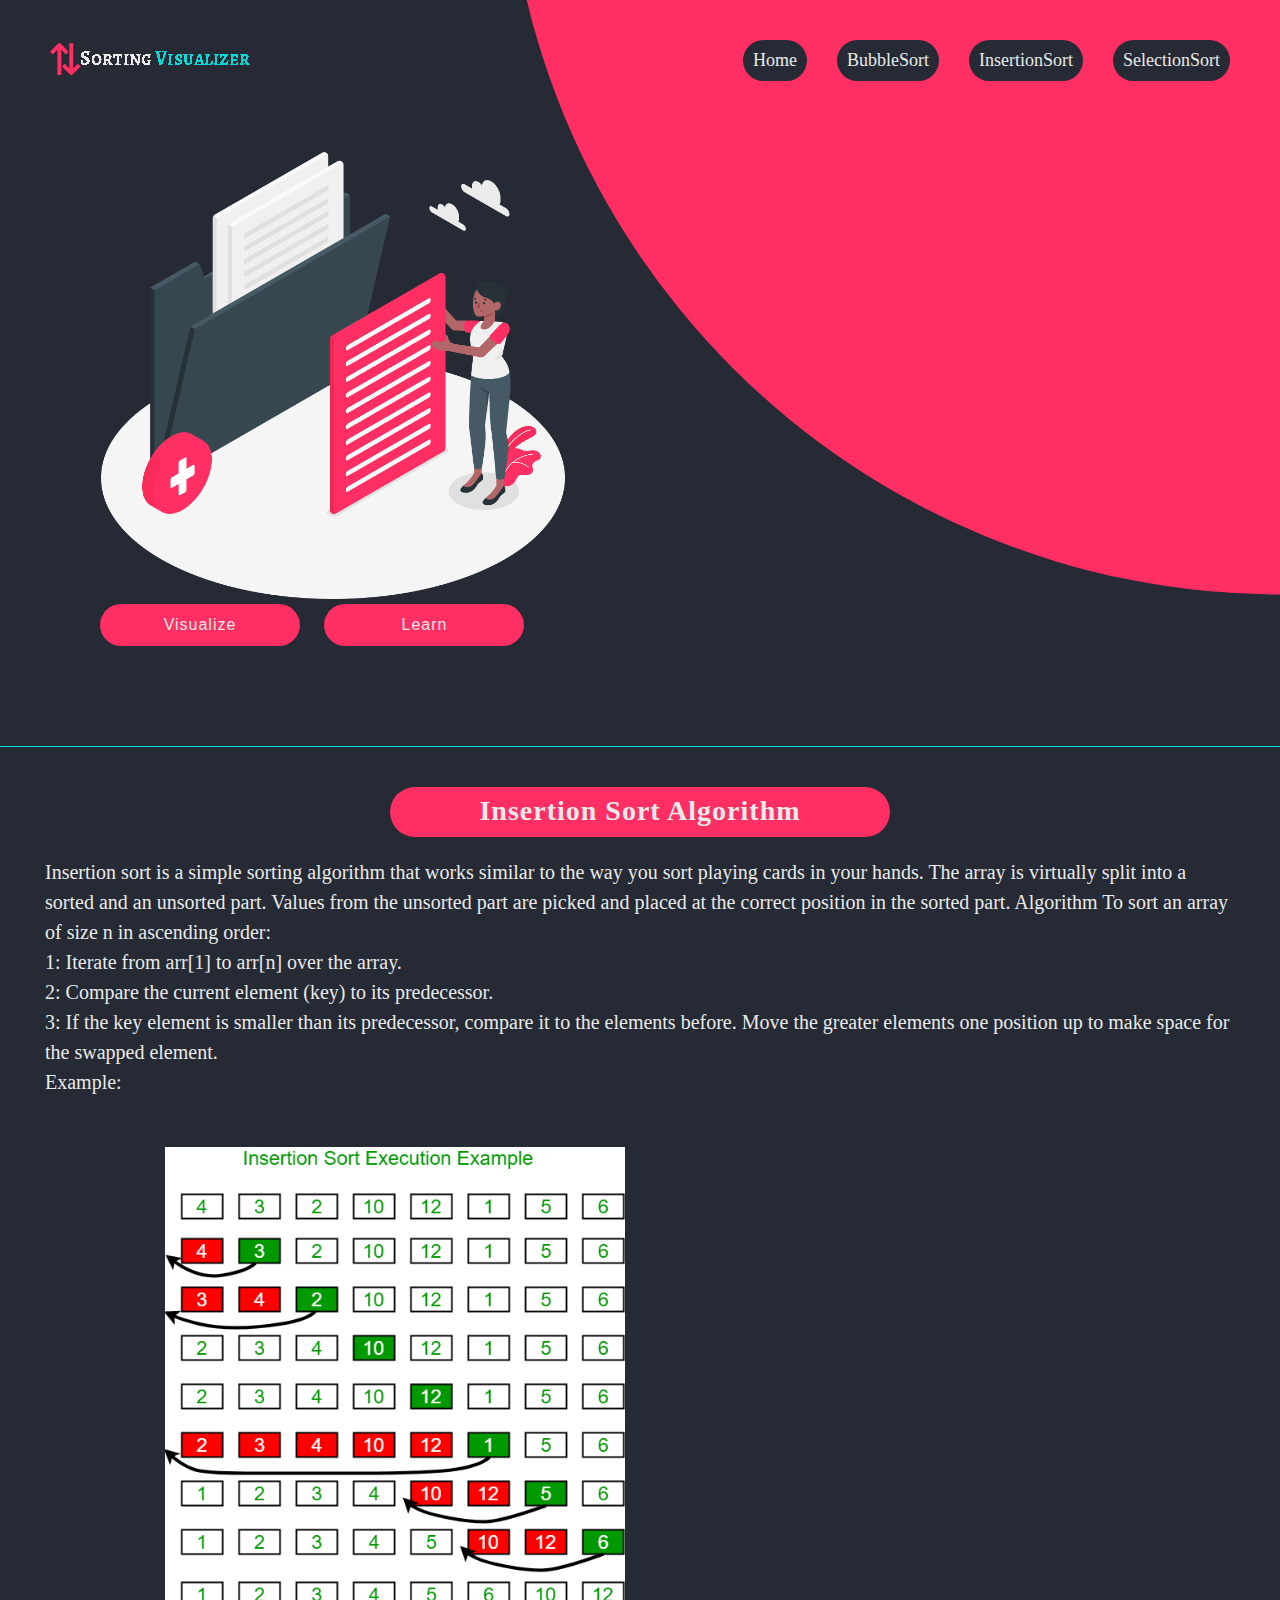
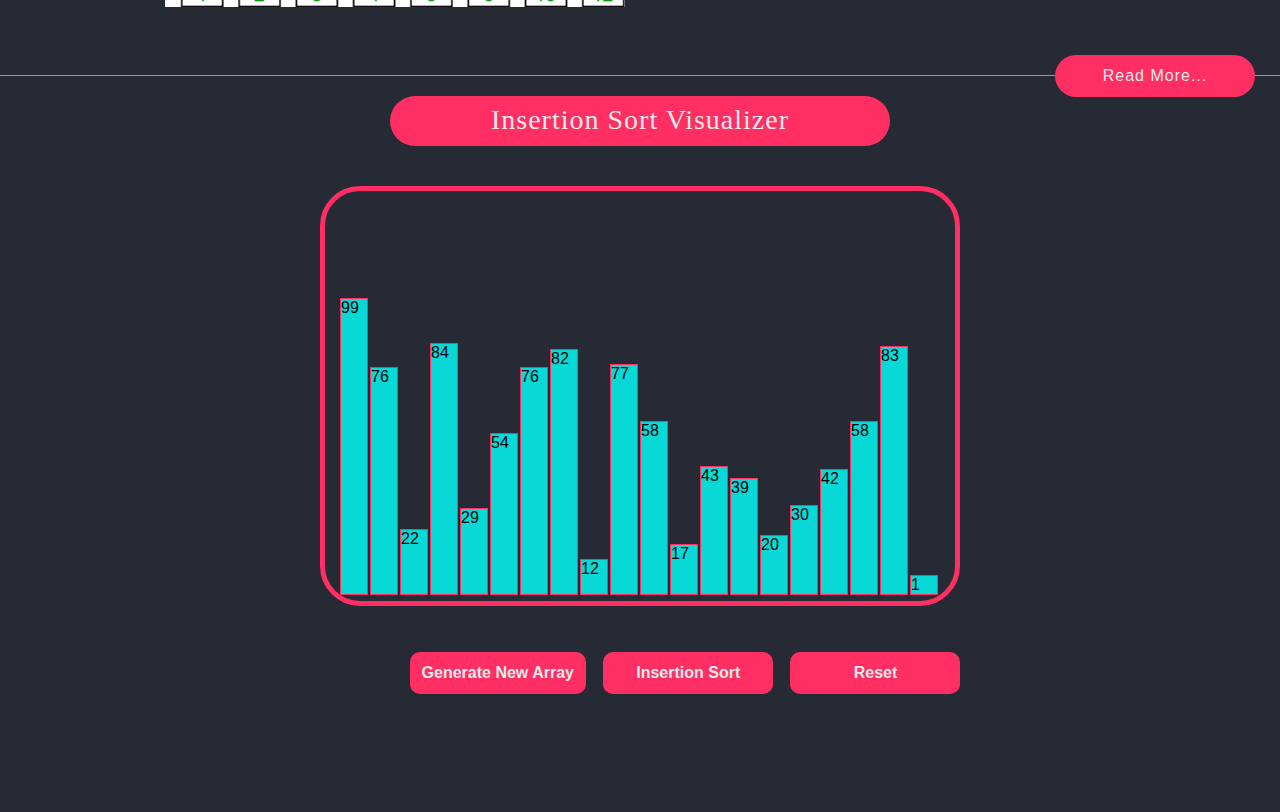
==== insertionsort.html @ effbab73 "Add files via upload" ====
<!DOCTYPE html>
<html lang="en">

<head>
  <meta charset="UTF-8" />

  <title>Sorting Visualizer - Insertion Sort</title>
  <link rel="icon" type="image/x-icon" href="media/favicon.ico">

  <link href="css\style_sort.css" rel="stylesheet" />
</head>

<body>
  <section>
    <div class="circle"></div>
    <header>
      <a href="index.html"><img src="media\logo.png" alt="logo" class="logo" /></a>
      <ul class="navigation">
        <li><a href="index.html">Home</a></li>
        <li><a href="bubblesort.html">BubbleSort</a></li>
        <li><a href="insertionsort.html">InsertionSort</a></li>
        <li><a href="selectionsort.html">SelectionSort</a></li>
      </ul>

    </header>

    <img src="media\insertion.png" alt="" height="450" width="466" class="vector" />
    <div class="links">
      <a href="#visualizer">Visualize</a>
      <a href="#learn" style="margin-left: 20px">Learn</a>
    </div>
    <div id="learn">
      <h2>Insertion Sort Algorithm</h2>
      <p>
        Insertion sort is a simple sorting algorithm that works similar to the
        way you sort playing cards in your hands. The array is virtually split
        into a sorted and an unsorted part. Values from the unsorted part are
        picked and placed at the correct position in the sorted part.
        Algorithm To sort an array of size n in ascending order:<br> 1: Iterate
        from arr[1] to arr[n] over the array.<br>2: Compare the current element
        (key) to its predecessor. <br>3: If the key element is smaller than its
        predecessor, compare it to the elements before. Move the greater
        elements one position up to make space for the swapped element.<br>
        Example: <br><br>
        <img src="media\insertionsortimage.png" alt="Insertion Sort Example" height=500 width=500>
      </p>
      <div class="links"><a href="https://www.geeksforgeeks.org/insertion-sort/" target="_blank" rel="noopener noreferrer" style="margin:0 auto; float:right;">Read More...</a></div>
    </div>
    <section class="head" id="visualizer">Insertion Sort Visualizer</section>

    <section class="contentContainer">
      <section class="data-container"></section>
      <section id="ele"></section>
      <div style="margin: auto; width: fit-content;">
    </section>

    <!-- Generate New Array button -->
    <button class="btn btn1" onclick="generate()" id="Button1">
      Generate New Array
    </button>

    <!-- Insertion Sort button -->
    <button class="btn btn2" onclick="InsertionSort(),disable()" id="Button2">
      Insertion Sort
    </button>

    <!-- stop -->
    <button class="btn btn3" onclick="reset()" id="Button3">Reset</button>

  </section>
  <footer>
    <br>
    <p></p>
  </footer>
</body>

<!-- linking index.js -->
<script src="js\script_is.js"></script>

</html>
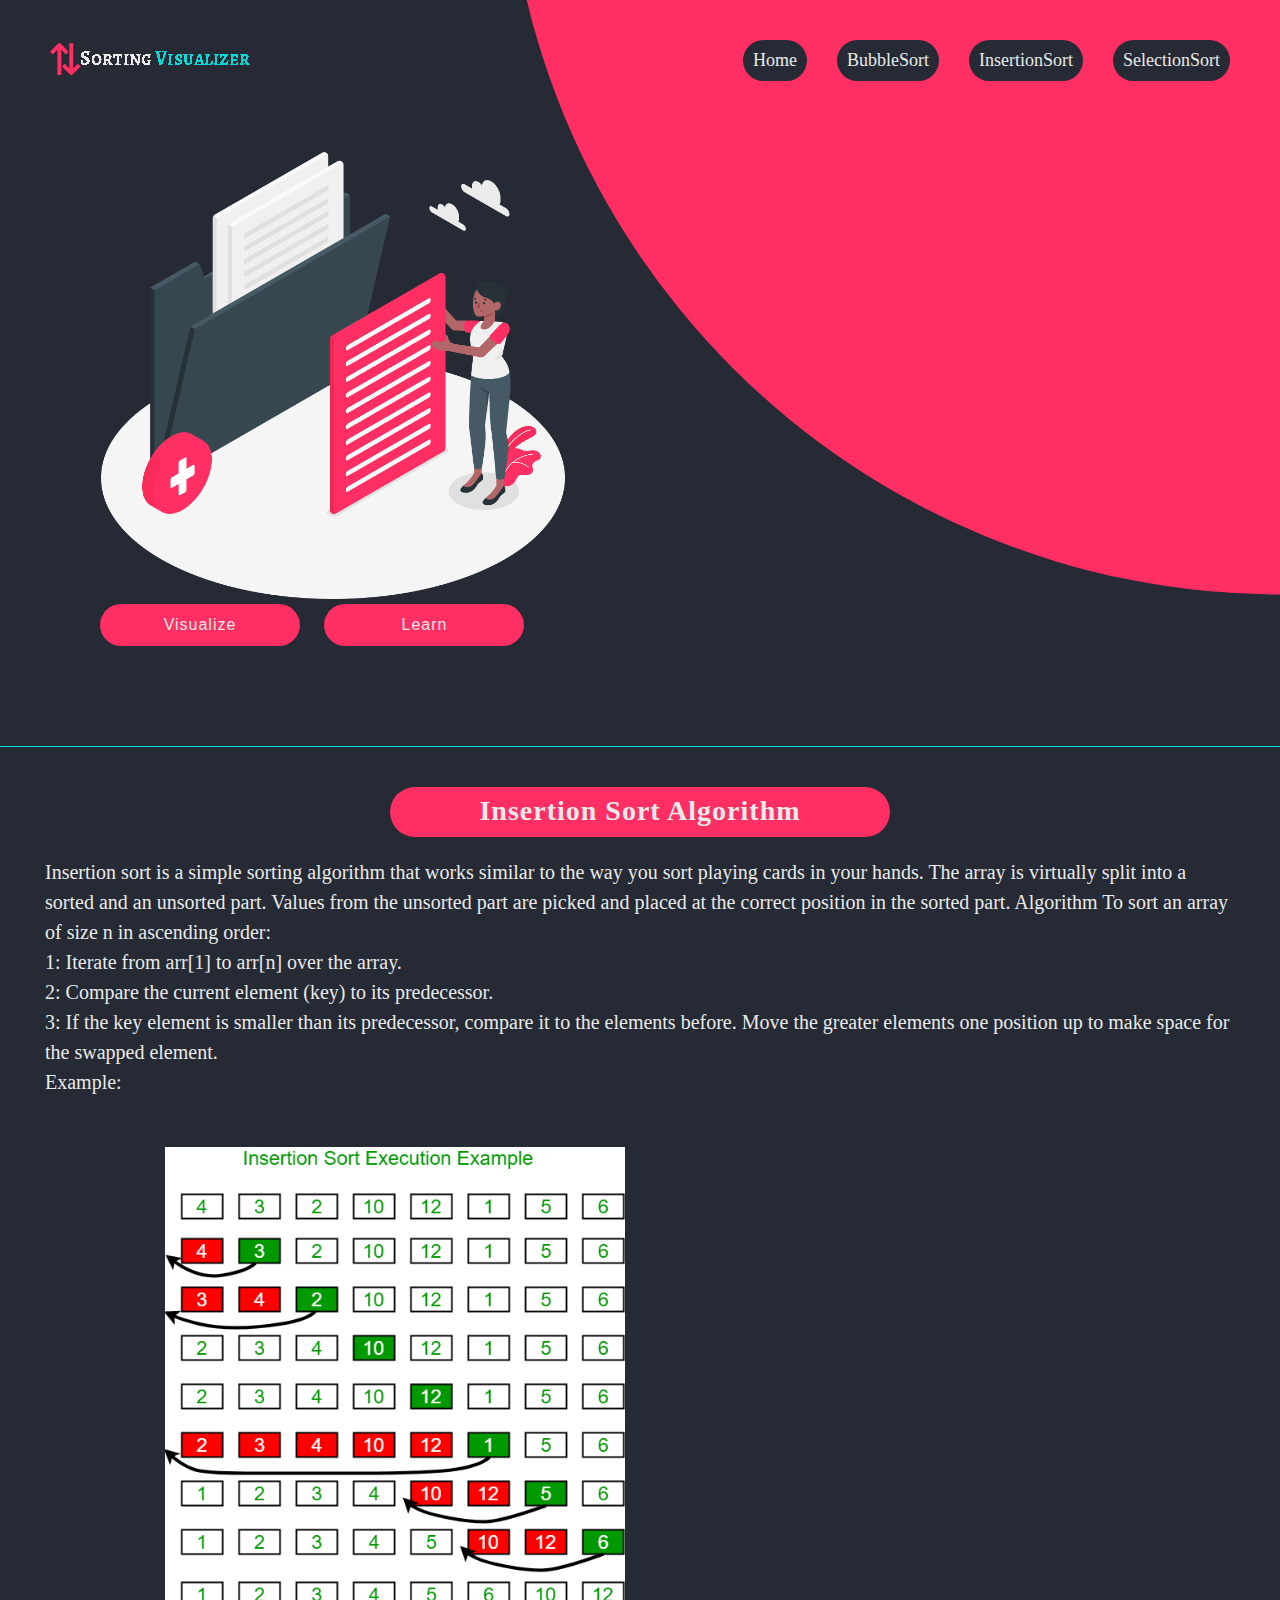
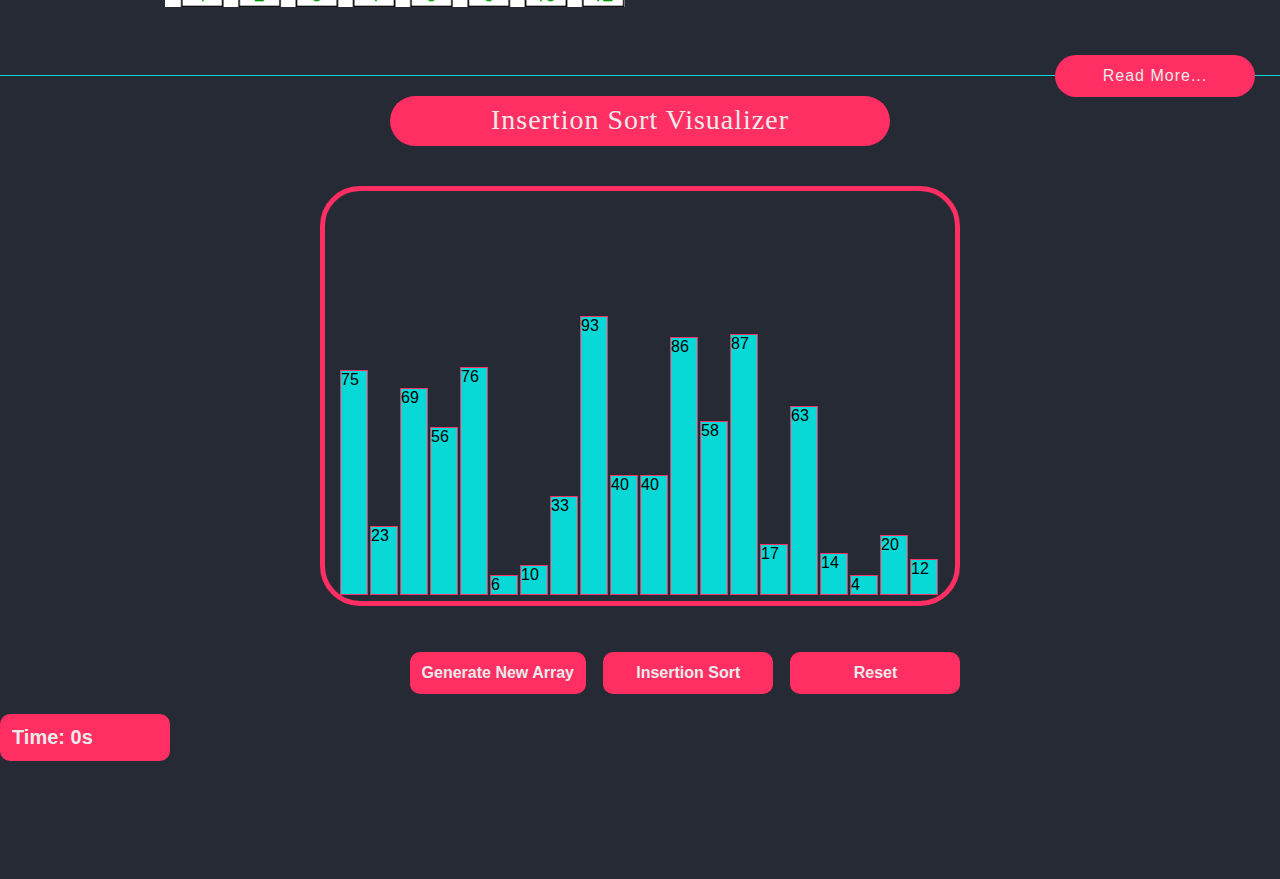
==== commit ad55eeb0: "Add files via upload" ====
--- a/insertionsort.html
+++ b/insertionsort.html
@@ -67,6 +67,8 @@
     <!-- stop -->
     <button class="btn btn3" onclick="reset()" id="Button3">Reset</button>
 
+    <div class="btn btn3" id="stopwatch" style="margin-top: 20px; font-size: 20px;">Time: 0s</div>
+
   </section>
   <footer>
     <br>
